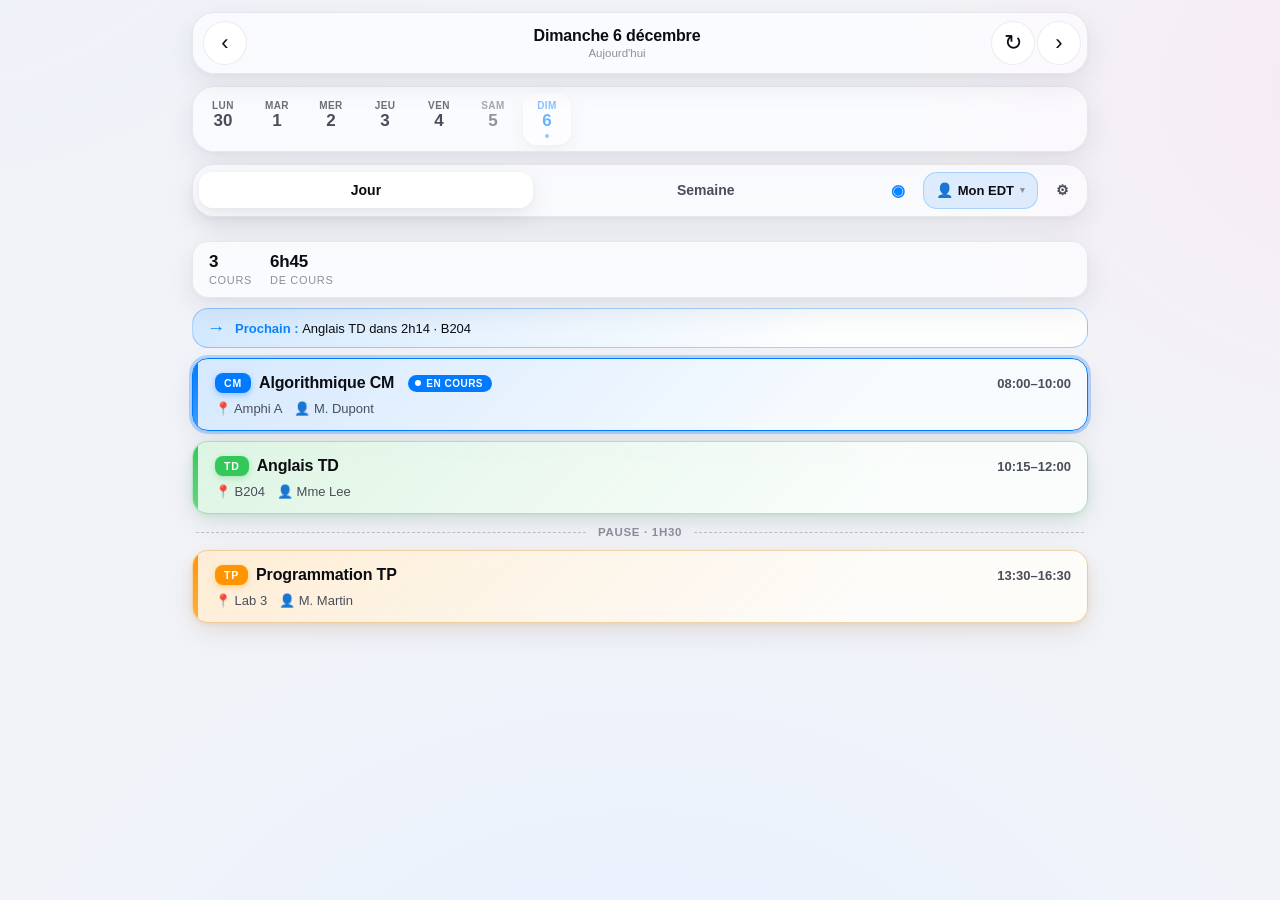
==== index.html @ adb59ae8 "feat: onboarding auto-ouverture du menu classes au 1er lancement UX - Si aucun profil n'est encore c" ====
<!DOCTYPE html>
<html lang="fr">
<head>
  <meta charset="UTF-8" />
  <meta name="viewport" content="width=device-width, initial-scale=1, maximum-scale=1, user-scalable=no, viewport-fit=cover" />
  <meta name="description" content="Emploi du temps étudiant — léger, rapide, hors-ligne." />

  <!-- Sécurité : CSP stricte, pas de scripts inline tiers -->
  <meta http-equiv="Content-Security-Policy"
        content="default-src 'self'; style-src 'self'; script-src 'self'; img-src 'self' data:; connect-src 'self' https:; manifest-src 'self'; base-uri 'self'; form-action 'none'; frame-ancestors 'none';" />
  <meta http-equiv="X-Content-Type-Options" content="nosniff" />
  <meta name="referrer" content="no-referrer" />

  <!-- PWA -->
  <link rel="manifest" href="manifest.json" />
  <meta name="theme-color" content="#0a0a0f" media="(prefers-color-scheme: dark)" />
  <meta name="theme-color" content="#f7f7fb" media="(prefers-color-scheme: light)" />

  <!-- iOS PWA -->
  <meta name="apple-mobile-web-app-capable" content="yes" />
  <meta name="mobile-web-app-capable" content="yes" />
  <meta name="apple-mobile-web-app-status-bar-style" content="black-translucent" />
  <meta name="apple-mobile-web-app-title" content="EDT" />
  <link rel="apple-touch-icon" href="icons/apple-touch-icon.png" />
  <link rel="apple-touch-icon" sizes="180x180" href="icons/apple-touch-icon.png" />
  <link rel="apple-touch-icon" sizes="192x192" href="icons/icon-192.png" />
  <link rel="apple-touch-icon" sizes="512x512" href="icons/icon-512.png" />

  <title>EDT</title>
  <link rel="stylesheet" href="style.css" />
</head>
<body>
  <div class="app" id="app">
    <header class="topbar glass">
      <button class="icon-btn" id="prevBtn" aria-label="Précédent">‹</button>
      <button class="title-block" id="titleBtn" aria-label="Choisir une date">
        <h1 id="dayTitle">—</h1>
        <p id="dateSub" class="sub">—</p>
      </button>
      <button class="icon-btn sync-btn" id="syncBtn" aria-label="Synchroniser">
        <span class="sync-icon" id="syncIcon">↻</span>
      </button>
      <button class="icon-btn" id="nextBtn" aria-label="Suivant">›</button>
      <input type="date" id="datePicker" class="visually-hidden" aria-hidden="true" tabindex="-1"
             style="position:absolute;width:1px;height:1px;opacity:0;pointer-events:none;clip:rect(0,0,0,0);overflow:hidden;border:0;padding:0;margin:-1px;left:0;top:0;" />
    </header>

    <nav class="weekpills glass" id="weekPills" aria-label="Jours de la semaine"></nav>

    <nav class="viewswitch glass" role="tablist" aria-label="Vue">
      <button class="seg active" data-view="day" role="tab" aria-selected="true">Jour</button>
      <button class="seg" data-view="week" role="tab" aria-selected="false">Semaine</button>
      <button class="seg" id="todayBtn" aria-label="Aujourd'hui">◉</button>
      <button class="seg profile-chip" id="profileBtn" aria-label="Changer de classe">
        <span class="prefix">👤</span>
        <span id="profileName">Mon EDT</span>
        <span class="caret">▾</span>
      </button>
      <button class="seg" id="settingsBtn" aria-label="Réglages">⚙︎</button>
    </nav>

    <div class="pull-indicator" id="pullIndicator" aria-hidden="true">
      <span class="pull-arrow" id="pullArrow">↓</span>
      <span class="pull-label" id="pullLabel">Tirer pour rafraîchir</span>
    </div>

    <main id="content" class="content" aria-live="polite">
      <!-- rendu dynamique -->
    </main>

    <!-- Dialogue réglages : import .ics / JSON -->
    <dialog id="settingsDlg" class="settings-dlg">
      <form method="dialog" class="settings-form glass" id="settingsForm">
        <h2>Réglages</h2>

        <details class="artois-help" open>
          <summary>📚 Université d'Artois — Lens</summary>
          <ol class="tuto">
            <li>Ouvre le portail ADE et connecte-toi avec ton compte univ-artois.
              <div class="row" style="margin-top:6px">
                <a class="btn" href="https://ade-consult.univ-artois.fr/" target="_blank" rel="noopener noreferrer">Ouvrir ADE</a>
              </div>
            </li>
            <li>Dans l'arbre des ressources, sélectionne ton <strong>groupe / promo</strong> (ex. « L2 INFO Lens »).</li>
            <li>En bas à gauche, clique sur l'icône <strong>« Exporter mon agenda »</strong> (📅).</li>
            <li>Choisis une plage large (toute l'année universitaire), puis <strong>« Générer URL »</strong>.</li>
            <li>Copie l'URL <code>.ics</code> obtenue et colle-la ci-dessous, puis « Importer le lien ».</li>
          </ol>
          <p class="muted">L'URL est récupérée via <code>proxy.php</code> (même domaine que l'app) — aucun service tiers n'est contacté.</p>
        </details>

        <label class="field">
          <span>URL du calendrier (.ics)</span>
          <input type="url" id="icsUrl" placeholder="https://ade-consult.univ-artois.fr/jsp/custom/modules/plannings/anonymous_cal.jsp?resources=…" inputmode="url" autocomplete="off" />
        </label>

        <div class="row">
          <button type="button" class="btn primary" id="fetchIcsBtn">Importer le lien</button>
          <button type="button" class="btn" id="importFileBtn">Importer fichier .ics</button>
          <input type="file" id="icsFile" accept=".ics,text/calendar" hidden />
        </div>

        <details>
          <summary>Coller du JSON manuellement</summary>
          <textarea id="jsonInput" rows="8" spellcheck="false" placeholder='[{"title":"Maths CM","type":"CM","start":"2026-05-20T08:00","end":"2026-05-20T10:00","room":"A101","teacher":"M. Durand"}]'></textarea>
          <button type="button" class="btn primary" id="loadJsonBtn">Charger le JSON</button>
        </details>

        <details>
          <summary>Données stockées</summary>
          <p class="muted" id="storageInfo">—</p>
          <button type="button" class="btn danger" id="clearBtn">Tout effacer</button>
        </details>

        <div class="row right">
          <button type="submit" class="btn">Fermer</button>
        </div>
      </form>
    </dialog>

    <dialog id="detailsDlg" class="details-dlg">
      <form method="dialog" class="details-content glass" id="detailsContent">
        <span id="detailsBadge" class="badge" style="align-self:flex-start"></span>
        <h2 id="detailsTitle">—</h2>
        <div class="kv-grid">
          <div class="kv"><span class="k">Début</span><span class="v" id="detailsStart">—</span></div>
          <div class="kv"><span class="k">Fin</span><span class="v" id="detailsEnd">—</span></div>
          <div class="kv"><span class="k">Salle</span><span class="v" id="detailsRoom">—</span></div>
          <div class="kv"><span class="k">Enseignant</span><span class="v" id="detailsTeacher">—</span></div>
        </div>
        <div class="kv" id="detailsDescWrap" hidden>
          <span class="k">Description</span>
          <div class="desc" id="detailsDesc"></div>
        </div>
        <div class="row right">
          <button type="button" class="btn" id="copyDetailsBtn">Copier</button>
          <button type="submit" class="btn primary">Fermer</button>
        </div>
      </form>
    </dialog>

    <dialog id="profileDlg" class="profile-dlg">
      <form method="dialog" class="profile-form glass">
        <header class="profile-head">
          <h2>Mes classes</h2>
          <button type="submit" class="icon-btn" aria-label="Fermer">✕</button>
        </header>

        <ul class="profile-list" id="profileList"><!-- rempli par JS --></ul>

        <section class="presets-section" id="presetsSection" hidden>
          <h3 class="presets-title">📚 Classes préconfigurées</h3>
          <ul class="presets-list" id="presetsList"></ul>
        </section>

        <details id="addProfileDetails">
          <summary class="add-summary">
            <span>＋ Ajouter une classe</span>
          </summary>
          <div class="add-fields">
            <label class="field">
              <span>Nom de la classe</span>
              <input type="text" id="newProfileName" placeholder="L2 INFO Lens" maxlength="40" autocomplete="off" />
            </label>
            <label class="field">
              <span>URL ADE (.ics)</span>
              <input type="url" id="newProfileUrl" placeholder="https://ade-consult.univ-artois.fr/jsp/custom/…" inputmode="url" autocomplete="off" />
            </label>
            <button type="button" class="btn primary" id="addProfileBtn">Ajouter et activer</button>
          </div>
        </details>
      </form>
    </dialog>

    <div id="toast" class="toast" role="status" aria-live="polite"></div>
  </div>

  <script src="app.js" defer></script>
</body>
</html>
---- style.css ----
/* ============================
   EDT — Glassmorphism, mobile-first
   ============================ */

:root {
  --bg: #f2f3f8;
  --bg-grad-1: #eef0fb;
  --bg-grad-2: #f7e9f4;
  --bg-grad-3: #e6f1ff;
  --fg: #0c0d12;
  --fg-soft: #4a4d5a;
  --muted: #8b8f9c;
  --card: rgba(255, 255, 255, 0.62);
  --card-strong: rgba(255, 255, 255, 0.85);
  --border: rgba(20, 22, 36, 0.08);
  --shadow: 0 10px 30px rgba(20, 22, 36, 0.08), 0 2px 6px rgba(20, 22, 36, 0.04);
  --accent: #0a84ff;
  --danger: #ff3b30;
  --radius-lg: 22px;
  --radius-md: 16px;
  --radius-sm: 12px;
  --blur: saturate(180%) blur(22px);

  /* Couleurs par type de cours — palette iOS system */
  --cm: #007AFF;    /* bleu Apple — cours magistral */
  --td: #34C759;    /* vert Apple — travaux dirigés */
  --tp: #FF9500;    /* orange Apple — travaux pratiques */
  --ex: #FF3B30;    /* rouge Apple — examens */
  --other: #8E8E93; /* gris neutre — type non détecté */

  /* Safe areas iOS */
  --safe-top: env(safe-area-inset-top, 0px);
  --safe-bottom: env(safe-area-inset-bottom, 0px);
  --safe-left: env(safe-area-inset-left, 0px);
  --safe-right: env(safe-area-inset-right, 0px);
}

@media (prefers-color-scheme: dark) {
  :root {
    --bg: #0a0a0f;
    --bg-grad-1: #0e1020;
    --bg-grad-2: #1a0e22;
    --bg-grad-3: #08131f;
    --fg: #f3f4f8;
    --fg-soft: #c6c8d3;
    --muted: #8a8d99;
    --card: rgba(28, 30, 44, 0.55);
    --card-strong: rgba(28, 30, 44, 0.82);
    --border: rgba(255, 255, 255, 0.08);
    --shadow: 0 10px 30px rgba(0, 0, 0, 0.55), 0 2px 6px rgba(0, 0, 0, 0.35);
    --accent: #0a84ff;

    /* Variantes "Bright" iOS pour le dark mode */
    --cm: #0A84FF;
    --td: #30D158;
    --tp: #FF9F0A;
    --ex: #FF453A;
    --other: #98989F;
  }
}

* { box-sizing: border-box; }
html, body {
  margin: 0; padding: 0;
  background: var(--bg);
  color: var(--fg);
  font-family: -apple-system, BlinkMacSystemFont, "SF Pro Text", "Inter", "Segoe UI", Roboto, sans-serif;
  -webkit-font-smoothing: antialiased;
  text-rendering: optimizeLegibility;
  overscroll-behavior-y: contain;
  min-height: 100vh;
  /* Empêche le double-tap-to-zoom iOS sans bloquer le scroll */
  touch-action: manipulation;
  -webkit-touch-callout: none;
  -webkit-tap-highlight-color: transparent;
}
button, a, .course, .wt-block, .day-pill, .seg, .icon-btn,
.profile-row, .preset-row, .title-block {
  touch-action: manipulation;
  -webkit-tap-highlight-color: transparent;
}

body {
  background:
    radial-gradient(1100px 800px at -10% -20%, var(--bg-grad-1), transparent 60%),
    radial-gradient(900px 700px at 110% 10%, var(--bg-grad-2), transparent 55%),
    radial-gradient(1200px 900px at 50% 120%, var(--bg-grad-3), transparent 60%),
    var(--bg);
  background-attachment: fixed;
}

button { font: inherit; color: inherit; cursor: pointer; }
input, textarea {
  font: inherit; color: inherit;
  background: transparent;
  border: 1px solid var(--border);
  border-radius: var(--radius-sm);
  padding: 10px 12px;
  width: 100%;
  outline: none;
}
input:focus, textarea:focus { border-color: var(--accent); }

/* === Layout === */
.app {
  max-width: 920px;
  margin: 0 auto;
  padding:
    calc(var(--safe-top) + 12px)
    calc(var(--safe-right) + 12px)
    calc(var(--safe-bottom) + 12px)
    calc(var(--safe-left) + 12px);
  display: flex;
  flex-direction: column;
  gap: 12px;
}

.glass {
  background: var(--card);
  backdrop-filter: var(--blur);
  -webkit-backdrop-filter: var(--blur);
  border: 1px solid var(--border);
  border-radius: var(--radius-lg);
  box-shadow: var(--shadow);
}

/* === Topbar === */
.topbar {
  display: grid;
  grid-template-columns: 40px 1fr 40px 40px;
  align-items: center;
  gap: 6px;
  padding: 8px 10px;
  position: sticky;
  top: calc(var(--safe-top) + 8px);
  z-index: 5;
}
.title-block {
  text-align: center;
  min-width: 0;
  border: none;
  background: transparent;
  padding: 4px 6px;
  border-radius: 12px;
  cursor: pointer;
  transition: background .15s ease;
}
.title-block:active { background: var(--card); }
.title-block h1 {
  margin: 0;
  font-size: 16px;
  font-weight: 700;
  letter-spacing: -0.01em;
  white-space: nowrap;
  overflow: hidden;
  text-overflow: ellipsis;
  color: var(--fg);
}
.title-block .sub {
  margin: 2px 0 0;
  font-size: 11.5px;
  color: var(--muted);
}
.visually-hidden {
  position: absolute;
  width: 1px; height: 1px;
  padding: 0; margin: -1px;
  overflow: hidden;
  clip: rect(0,0,0,0);
  white-space: nowrap;
  border: 0;
  opacity: 0;
  pointer-events: none;
}

/* === Sync button === */
.sync-btn { font-size: 16px; }
.sync-icon {
  display: inline-block;
  line-height: 1;
  transition: color .2s ease;
}
.sync-btn.syncing .sync-icon {
  animation: spin 0.9s linear infinite;
  color: var(--accent);
}
.sync-btn.synced .sync-icon { color: var(--td); }
.sync-btn.error .sync-icon  { color: var(--ex); }
@keyframes spin {
  to { transform: rotate(360deg); }
}

/* === Week pills (Lun 18 / Mar 19 / Mer 20…) === */
.weekpills {
  display: flex;
  gap: 6px;
  padding: 6px;
  overflow-x: auto;
  scroll-snap-type: x mandatory;
  -webkit-overflow-scrolling: touch;
  scrollbar-width: none;
}
.weekpills::-webkit-scrollbar { display: none; }
.day-pill {
  flex: 0 0 auto;
  scroll-snap-align: center;
  display: flex;
  flex-direction: column;
  align-items: center;
  justify-content: center;
  min-width: 48px;
  padding: 7px 10px;
  border: none;
  background: transparent;
  border-radius: 14px;
  color: var(--fg-soft);
  transition: background .15s ease, color .15s ease;
  font-variant-numeric: tabular-nums;
}
.day-pill .dow {
  font-size: 10px;
  text-transform: uppercase;
  letter-spacing: 0.04em;
  font-weight: 600;
  opacity: 0.8;
}
.day-pill .dnum {
  font-size: 17px;
  font-weight: 700;
  line-height: 1.1;
  margin-top: 1px;
}
.day-pill .dot {
  width: 4px;
  height: 4px;
  border-radius: 50%;
  background: var(--accent);
  margin-top: 3px;
  opacity: 0;
}
.day-pill.has-events .dot { opacity: 0.7; }
.day-pill.today {
  color: var(--accent);
}
.day-pill.today .dnum { font-weight: 800; }
.day-pill.active {
  background: var(--card-strong);
  color: var(--fg);
  box-shadow: var(--shadow);
}
.day-pill.active.today { color: var(--accent); }
.day-pill.weekend { opacity: 0.6; }

/* === Pull-to-refresh indicator === */
.pull-indicator {
  display: flex;
  align-items: center;
  justify-content: center;
  gap: 8px;
  font-size: 12px;
  color: var(--muted);
  height: 0;
  overflow: hidden;
  transition: height .2s ease, opacity .2s ease;
  opacity: 0;
}
.pull-indicator.pulling { height: 38px; opacity: 1; }
.pull-indicator.ready .pull-arrow { transform: rotate(180deg); color: var(--accent); }
.pull-indicator.loading .pull-arrow { animation: spin 0.9s linear infinite; color: var(--accent); }
.pull-arrow {
  display: inline-block;
  font-size: 14px;
  transition: transform .2s ease;
}
.icon-btn {
  width: 44px; height: 44px;
  border: 1px solid var(--border);
  border-radius: 50%;
  background: var(--card-strong);
  font-size: 22px;
  line-height: 1;
  display: inline-flex;
  align-items: center;
  justify-content: center;
  transition: transform .15s ease;
}
.icon-btn:active { transform: scale(0.94); }

/* === Vue switch (segmented) === */
.viewswitch {
  display: flex;
  gap: 6px;
  padding: 6px;
  align-items: center;
}
.seg {
  flex: 1;
  border: none;
  background: transparent;
  padding: 10px 12px;
  border-radius: 14px;
  font-weight: 600;
  font-size: 14px;
  color: var(--fg-soft);
  transition: background .15s ease, color .15s ease;
}
.seg.active {
  background: var(--card-strong);
  color: var(--fg);
  box-shadow: var(--shadow);
}
#todayBtn, #settingsBtn { flex: 0 0 auto; padding: 10px 12px; }
#todayBtn { font-size: 16px; color: var(--accent); }

/* Profile chip dans la viewswitch bar */
.profile-chip {
  flex: 0 1 auto;
  display: inline-flex;
  align-items: center;
  gap: 5px;
  padding: 10px 12px !important;
  min-width: 0;
  max-width: 50%;
  background: color-mix(in srgb, var(--accent) 12%, transparent) !important;
  color: var(--fg) !important;
  border: 1px solid color-mix(in srgb, var(--accent) 25%, transparent);
}
.profile-chip .prefix { font-size: 14px; line-height: 1; }
.profile-chip .caret  { font-size: 9px; color: var(--muted); margin-left: 1px; }
.profile-chip #profileName {
  white-space: nowrap;
  overflow: hidden;
  text-overflow: ellipsis;
  max-width: 110px;
  font-size: 13px;
  font-weight: 700;
}
@media (max-width: 360px) {
  .profile-chip { padding: 10px 8px !important; }
  .profile-chip #profileName { max-width: 70px; }
  .profile-chip .prefix { display: none; }
}

/* === Dialogue Mes classes === */
.profile-dlg {
  border: none;
  background: transparent;
  padding: 0;
  max-width: 520px;
  width: calc(100% - 24px);
}
.profile-dlg::backdrop {
  background: rgba(0, 0, 0, 0.45);
  backdrop-filter: blur(8px);
  -webkit-backdrop-filter: blur(8px);
}
.profile-form {
  padding: 16px;
  display: flex;
  flex-direction: column;
  gap: 12px;
  border-radius: var(--radius-lg);
}
.profile-head {
  display: flex;
  align-items: center;
  justify-content: space-between;
  gap: 8px;
}
.profile-head h2 { margin: 0; font-size: 18px; }

.profile-list {
  list-style: none;
  margin: 0;
  padding: 0;
  display: flex;
  flex-direction: column;
  gap: 8px;
  max-height: 60vh;
  overflow-y: auto;
}
.profile-row {
  display: flex;
  align-items: center;
  gap: 10px;
  padding: 12px 14px;
  border-radius: var(--radius-md);
  background: var(--card);
  border: 1px solid var(--border);
  transition: background .15s ease;
}
.profile-row.active {
  background: color-mix(in srgb, var(--accent) 12%, var(--card-strong));
  border-color: color-mix(in srgb, var(--accent) 35%, var(--border));
}
.profile-row .switch {
  flex: 1 1 auto;
  display: flex;
  flex-direction: column;
  align-items: flex-start;
  gap: 2px;
  background: transparent;
  border: none;
  padding: 0;
  min-width: 0;
}
.profile-row .switch .name {
  font-size: 15px;
  font-weight: 650;
  color: var(--fg);
  letter-spacing: -0.01em;
  max-width: 100%;
  overflow: hidden;
  text-overflow: ellipsis;
  white-space: nowrap;
}
.profile-row .switch .meta {
  font-size: 11.5px;
  color: var(--muted);
  font-weight: 500;
}
.profile-row.active .switch .name::after {
  content: '  ●';
  color: var(--accent);
  font-size: 8px;
  vertical-align: middle;
}
.profile-row .del {
  flex: 0 0 auto;
  width: 36px; height: 36px;
  border-radius: 50%;
  background: transparent;
  border: 1px solid var(--border);
  color: var(--danger);
  font-size: 16px;
  display: inline-flex;
  align-items: center;
  justify-content: center;
}
.profile-row .del:active { transform: scale(0.92); }

.add-summary {
  cursor: pointer;
  list-style: none;
  padding: 12px 14px;
  border-radius: var(--radius-md);
  background: var(--card);
  border: 1px dashed var(--border);
  font-weight: 600;
  font-size: 14px;
  color: var(--accent);
  text-align: center;
}
.add-summary::-webkit-details-marker { display: none; }
.add-fields {
  display: flex;
  flex-direction: column;
  gap: 10px;
  padding: 12px 4px 0;
}
.profile-empty {
  text-align: center;
  padding: 20px;
  font-size: 13px;
  color: var(--muted);
}

/* === Classes préconfigurées (presets.json) === */
.presets-section {
  border-top: 1px solid var(--border);
  padding-top: 10px;
}
.presets-title {
  margin: 0 0 8px;
  font-size: 12px;
  font-weight: 700;
  text-transform: uppercase;
  letter-spacing: 0.06em;
  color: var(--muted);
}
.presets-list {
  list-style: none;
  margin: 0;
  padding: 0;
  display: flex;
  flex-direction: column;
  gap: 6px;
}
.preset-row {
  display: flex;
  align-items: center;
  gap: 10px;
  padding: 10px 12px;
  border-radius: var(--radius-sm);
  background: var(--card);
  border: 1px solid var(--border);
  cursor: pointer;
  transition: background .12s ease;
}
.preset-row:active { transform: scale(0.985); }
.preset-row .pname {
  flex: 1;
  font-size: 14px;
  font-weight: 600;
  color: var(--fg);
  overflow: hidden;
  text-overflow: ellipsis;
  white-space: nowrap;
}
.preset-row .ptag {
  font-size: 10.5px;
  font-weight: 700;
  letter-spacing: 0.04em;
  text-transform: uppercase;
  color: var(--accent);
  background: color-mix(in srgb, var(--accent) 12%, transparent);
  padding: 3px 8px;
  border-radius: 6px;
}

/* === Content === */
.content {
  display: flex;
  flex-direction: column;
  gap: 10px;
  padding-bottom: 24px;
  touch-action: pan-y;
}

/* === Carte cours === */
.course {
  position: relative;
  padding: 14px 16px 14px 22px;
  border-radius: var(--radius-md);
  background:
    linear-gradient(135deg,
      color-mix(in srgb, var(--type-color, var(--other)) 16%, transparent),
      color-mix(in srgb, var(--type-color, var(--other)) 2%, transparent) 75%),
    var(--card-strong);
  border: 1px solid color-mix(in srgb, var(--type-color, var(--other)) 25%, var(--border));
  box-shadow:
    0 1px 2px color-mix(in srgb, var(--type-color, var(--other)) 8%, transparent),
    0 4px 16px color-mix(in srgb, var(--type-color, var(--other)) 10%, transparent),
    var(--shadow);
  overflow: hidden;
  cursor: pointer;
  transition: transform .15s cubic-bezier(.2,.8,.2,1), box-shadow .15s ease;
  animation: card-in .25s cubic-bezier(.2,.8,.2,1) both;
}
.course:active { transform: scale(0.98); }
.course::before {
  content: "";
  position: absolute;
  left: 0; top: 0; bottom: 0;
  width: 5px;
  background: linear-gradient(180deg,
    var(--type-color, var(--other)),
    color-mix(in srgb, var(--type-color, var(--other)) 70%, transparent));
}
@keyframes card-in {
  from { opacity: 0; transform: translateY(6px); }
  to   { opacity: 1; transform: translateY(0); }
}
.course .row1 {
  display: flex;
  justify-content: space-between;
  align-items: center;
  gap: 10px;
}
.course .head {
  display: flex;
  align-items: center;
  gap: 8px;
  min-width: 0;
  flex: 1;
}
.course .title {
  margin: 0;
  font-size: 16px;
  font-weight: 650;
  letter-spacing: -0.01em;
  overflow: hidden;
  text-overflow: ellipsis;
  white-space: nowrap;
}
.course .time {
  font-variant-numeric: tabular-nums;
  font-size: 13px;
  color: var(--fg-soft);
  white-space: nowrap;
  font-weight: 600;
}
.course .meta {
  display: flex;
  flex-wrap: wrap;
  gap: 4px 12px;
  margin-top: 8px;
  font-size: 13px;
  color: var(--fg-soft);
}
.badge {
  display: inline-flex;
  align-items: center;
  font-size: 10.5px;
  font-weight: 800;
  letter-spacing: 0.08em;
  padding: 4px 9px;
  border-radius: 8px;
  background: var(--type-color, var(--other));
  color: white;
  text-transform: uppercase;
  flex-shrink: 0;
  box-shadow: 0 2px 6px color-mix(in srgb, var(--type-color, var(--other)) 35%, transparent);
}
.badge-sub {
  display: inline-flex;
  align-items: center;
  font-size: 9.5px;
  font-weight: 800;
  letter-spacing: 0.06em;
  padding: 3px 7px;
  margin-left: -2px;
  border-radius: 6px;
  background: color-mix(in srgb, var(--type-color, var(--other)) 14%, transparent);
  color: var(--type-color, var(--other));
  text-transform: uppercase;
  flex-shrink: 0;
  border: 1px solid color-mix(in srgb, var(--type-color, var(--other)) 30%, transparent);
}

/* === Cours EN COURS === */
.course.live {
  border-color: var(--type-color, var(--other));
  box-shadow:
    0 0 0 3px color-mix(in srgb, var(--type-color, var(--other)) 25%, transparent),
    var(--shadow);
}
.live-badge {
  display: inline-flex;
  align-items: center;
  gap: 5px;
  background: var(--type-color, var(--other));
  color: white;
  padding: 3px 9px 3px 7px;
  border-radius: 999px;
  font-size: 10px;
  font-weight: 800;
  letter-spacing: 0.05em;
  margin-left: 6px;
}
.live-badge::before {
  content: '';
  width: 6px;
  height: 6px;
  background: white;
  border-radius: 50%;
  animation: live-blink 1.4s ease-in-out infinite;
}
@keyframes live-blink {
  0%, 100% { opacity: 1; }
  50%      { opacity: 0.35; }
}
.course.past {
  opacity: 0.55;
}

/* === Pause entre cours === */
.pause {
  display: flex;
  align-items: center;
  gap: 12px;
  padding: 2px 4px;
  color: var(--muted);
  font-size: 11.5px;
  font-weight: 600;
  text-transform: uppercase;
  letter-spacing: 0.06em;
}
.pause::before, .pause::after {
  content: '';
  flex: 1;
  border-top: 1.5px dashed color-mix(in srgb, var(--muted) 50%, transparent);
}

/* === Résumé / prochain cours === */
.day-summary {
  display: flex;
  gap: 18px;
  padding: 10px 16px;
  font-size: 13px;
  color: var(--fg-soft);
  background: var(--card);
  border: 1px solid var(--border);
  border-radius: var(--radius-md);
  align-items: center;
}
.day-summary .stat {
  display: flex;
  flex-direction: column;
  line-height: 1.2;
}
.day-summary .stat strong {
  color: var(--fg);
  font-weight: 700;
  font-variant-numeric: tabular-nums;
  font-size: 17px;
  letter-spacing: -0.01em;
}
.day-summary .stat span {
  font-size: 11px;
  text-transform: uppercase;
  letter-spacing: 0.06em;
  color: var(--muted);
  margin-top: 2px;
}
.next-course {
  display: flex;
  align-items: center;
  gap: 10px;
  background:
    linear-gradient(135deg,
      color-mix(in srgb, var(--accent) 18%, transparent),
      transparent 70%),
    var(--card-strong);
  border: 1px solid color-mix(in srgb, var(--accent) 35%, transparent);
  padding: 10px 14px;
  border-radius: var(--radius-md);
  font-size: 13px;
  color: var(--fg);
}
.next-course .arrow {
  font-size: 18px;
  color: var(--accent);
  line-height: 1;
}
.next-course strong { color: var(--accent); font-weight: 700; }

/* === Empty / Day header === */
.day-section h2 {
  margin: 14px 6px 6px;
  font-size: 13px;
  color: var(--muted);
  font-weight: 600;
  text-transform: uppercase;
  letter-spacing: 0.06em;
}
.empty {
  text-align: center;
  padding: 40px 20px;
  color: var(--muted);
  font-size: 14px;
}
.empty strong { color: var(--fg); display: block; margin-bottom: 6px; }

/* === Vue semaine en TIMELINE (style Google Calendar) === */
.week-timeline {
  border-radius: var(--radius-md);
  overflow: hidden;
  position: relative;
}
.wt-header {
  display: grid;
  grid-template-columns: 36px repeat(6, 1fr);
  background: var(--card-strong);
  position: sticky;
  top: calc(var(--safe-top) + 4px);
  z-index: 4;
  border-bottom: 1px solid var(--border);
}
.wt-corner {}
.wt-daycell {
  display: flex;
  flex-direction: column;
  align-items: center;
  justify-content: center;
  padding: 8px 2px;
  background: transparent;
  border: none;
  border-left: 1px solid var(--border);
  color: var(--fg-soft);
  font-variant-numeric: tabular-nums;
  transition: background .15s ease;
}
.wt-daycell:active { background: var(--card); }
.wt-daycell .dow {
  font-size: 9.5px;
  text-transform: uppercase;
  letter-spacing: 0.04em;
  font-weight: 700;
  opacity: 0.7;
}
.wt-daycell .dnum {
  font-size: 15px;
  font-weight: 700;
  line-height: 1.1;
  margin-top: 2px;
  color: var(--fg);
}
.wt-daycell.today .dnum { color: var(--accent); font-weight: 800; }
.wt-daycell.today .dow  { color: var(--accent); opacity: 1; }

.wt-body {
  display: grid;
  grid-template-columns: 36px repeat(6, 1fr);
  position: relative;
  background: var(--card-strong);
}
.wt-hourcol {
  display: flex;
  flex-direction: column;
  border-right: 1px solid var(--border);
}
.wt-hourrow {
  height: var(--hour-px);
  font-size: 9.5px;
  color: var(--muted);
  text-align: right;
  padding: 2px 4px 0 0;
  font-variant-numeric: tabular-nums;
  border-top: 1px solid var(--border);
}
.wt-hourrow:first-child { border-top: none; padding-top: 0; }

.wt-daycol {
  position: relative;
  border-left: 1px solid var(--border);
  display: flex;
  flex-direction: column;
}
.wt-daycol:first-of-type { border-left: none; }
.wt-daycol.today {
  background: color-mix(in srgb, var(--accent) 5%, transparent);
}
.wt-hourline {
  height: var(--hour-px);
  border-top: 1px solid color-mix(in srgb, var(--border) 60%, transparent);
}
.wt-hourline:first-child { border-top: none; }

.wt-block {
  position: absolute;
  left: 2px;
  right: 2px;
  background:
    linear-gradient(180deg,
      color-mix(in srgb, var(--type-color) 28%, var(--card-strong)),
      color-mix(in srgb, var(--type-color) 16%, var(--card-strong)));
  border: 1px solid color-mix(in srgb, var(--type-color) 45%, transparent);
  border-left: 3px solid var(--type-color);
  border-radius: 7px;
  padding: 3px 4px;
  display: flex;
  flex-direction: column;
  gap: 1px;
  font-size: 10px;
  color: var(--fg);
  overflow: hidden;
  text-align: left;
  cursor: pointer;
  z-index: 1;
  box-shadow: 0 1px 3px color-mix(in srgb, var(--type-color) 25%, transparent);
  transition: transform .1s ease;
}
.wt-block:active { transform: scale(0.97); }
.wt-bbadge {
  font-size: 8.5px;
  font-weight: 800;
  letter-spacing: 0.05em;
  color: var(--type-color);
  text-transform: uppercase;
  line-height: 1;
}
.wt-btitle {
  font-size: 10.5px;
  font-weight: 700;
  line-height: 1.15;
  display: -webkit-box;
  -webkit-line-clamp: 3;
  -webkit-box-orient: vertical;
  overflow: hidden;
  text-overflow: ellipsis;
  word-break: break-word;
}
.wt-broom {
  font-size: 9px;
  color: var(--muted);
  font-weight: 600;
  margin-top: auto;
  line-height: 1;
  white-space: nowrap;
  overflow: hidden;
  text-overflow: ellipsis;
}

/* Trait "maintenant" rouge sur la colonne du jour courant */
.wt-now {
  position: absolute;
  left: -2px;
  right: -2px;
  height: 2px;
  background: var(--ex);
  z-index: 5;
  box-shadow: 0 0 6px color-mix(in srgb, var(--ex) 60%, transparent);
}
.wt-now::before {
  content: '';
  position: absolute;
  left: -4px; top: -3px;
  width: 8px; height: 8px;
  border-radius: 50%;
  background: var(--ex);
}

/* Mobile : cacher le badge si bloc trop petit (économie d'espace) */
@media (max-width: 380px) {
  .wt-block { font-size: 9.5px; padding: 2px 3px; }
  .wt-btitle { font-size: 10px; -webkit-line-clamp: 2; }
  .wt-broom { font-size: 8.5px; }
  .wt-bbadge { font-size: 8px; }
}

/* === Settings dialog === */
.settings-dlg {
  border: none;
  background: transparent;
  padding: 0;
  max-width: 560px;
  width: calc(100% - 24px);
}
.settings-dlg::backdrop {
  background: rgba(0, 0, 0, 0.45);
  backdrop-filter: blur(6px);
  -webkit-backdrop-filter: blur(6px);
}
.settings-form {
  padding: 18px;
  display: flex;
  flex-direction: column;
  gap: 14px;
  border-radius: var(--radius-lg);
}
.settings-form h2 { margin: 0; font-size: 18px; }
.field { display: flex; flex-direction: column; gap: 6px; font-size: 13px; color: var(--fg-soft); }
.row { display: flex; gap: 8px; flex-wrap: wrap; }
.row.right { justify-content: flex-end; }
.btn {
  border: 1px solid var(--border);
  background: var(--card-strong);
  padding: 10px 14px;
  border-radius: var(--radius-sm);
  font-weight: 600;
  font-size: 14px;
}
.btn.primary { background: var(--accent); color: white; border-color: transparent; }
.btn.danger { background: var(--danger); color: white; border-color: transparent; }
details summary {
  cursor: pointer;
  font-weight: 600;
  font-size: 14px;
  padding: 6px 0;
}
.muted { color: var(--muted); font-size: 12px; }
textarea { font-family: ui-monospace, SFMono-Regular, Menlo, monospace; font-size: 12px; }

.artois-help {
  background: color-mix(in srgb, var(--accent) 12%, transparent);
  border: 1px solid color-mix(in srgb, var(--accent) 30%, transparent);
  border-radius: var(--radius-md);
  padding: 10px 14px;
}
.artois-help summary { font-weight: 700; color: var(--fg); }
.tuto {
  margin: 8px 0 4px;
  padding-left: 20px;
  font-size: 13px;
  color: var(--fg-soft);
  line-height: 1.5;
}
.tuto li { margin-bottom: 6px; }
.tuto code {
  font-size: 11px;
  background: var(--card-strong);
  padding: 1px 6px;
  border-radius: 6px;
}

/* === Toast === */
.toast {
  position: fixed;
  left: 50%;
  bottom: calc(var(--safe-bottom) + 18px);
  transform: translateX(-50%) translateY(20px);
  background: var(--card-strong);
  border: 1px solid var(--border);
  backdrop-filter: var(--blur);
  -webkit-backdrop-filter: var(--blur);
  padding: 10px 16px;
  border-radius: 999px;
  font-size: 13px;
  box-shadow: var(--shadow);
  opacity: 0;
  pointer-events: none;
  transition: opacity .2s ease, transform .2s ease;
  z-index: 10;
}
.toast.show {
  opacity: 1;
  transform: translateX(-50%) translateY(0);
}

/* === Détails d'un cours === */
.details-dlg {
  border: none;
  background: transparent;
  padding: 0;
  max-width: 480px;
  width: calc(100% - 24px);
}
.details-dlg::backdrop {
  background: rgba(0, 0, 0, 0.45);
  backdrop-filter: blur(8px);
  -webkit-backdrop-filter: blur(8px);
}
.details-content {
  padding: 20px;
  display: flex;
  flex-direction: column;
  gap: 14px;
  border-radius: var(--radius-lg);
  position: relative;
  overflow: hidden;
}
.details-content::before {
  content: '';
  position: absolute;
  top: 0; left: 0; right: 0;
  height: 6px;
  background: var(--type-color, var(--accent));
}
.details-content h2 {
  margin: 8px 0 0;
  font-size: 19px;
  line-height: 1.25;
  letter-spacing: -0.01em;
}
.details-content .kv-grid {
  display: grid;
  grid-template-columns: 1fr 1fr;
  gap: 12px;
}
.details-content .kv {
  display: flex;
  flex-direction: column;
  gap: 3px;
  min-width: 0;
}
.details-content .kv .k {
  font-size: 10.5px;
  text-transform: uppercase;
  letter-spacing: 0.07em;
  color: var(--muted);
  font-weight: 700;
}
.details-content .kv .v {
  font-size: 14px;
  color: var(--fg);
  word-break: break-word;
}
.details-content .desc {
  font-size: 13px;
  color: var(--fg-soft);
  white-space: pre-wrap;
  background: var(--card);
  padding: 10px 12px;
  border-radius: var(--radius-sm);
  max-height: 200px;
  overflow-y: auto;
  border: 1px solid var(--border);
}

@media (prefers-reduced-motion: reduce) {
  * { transition: none !important; animation: none !important; }
}
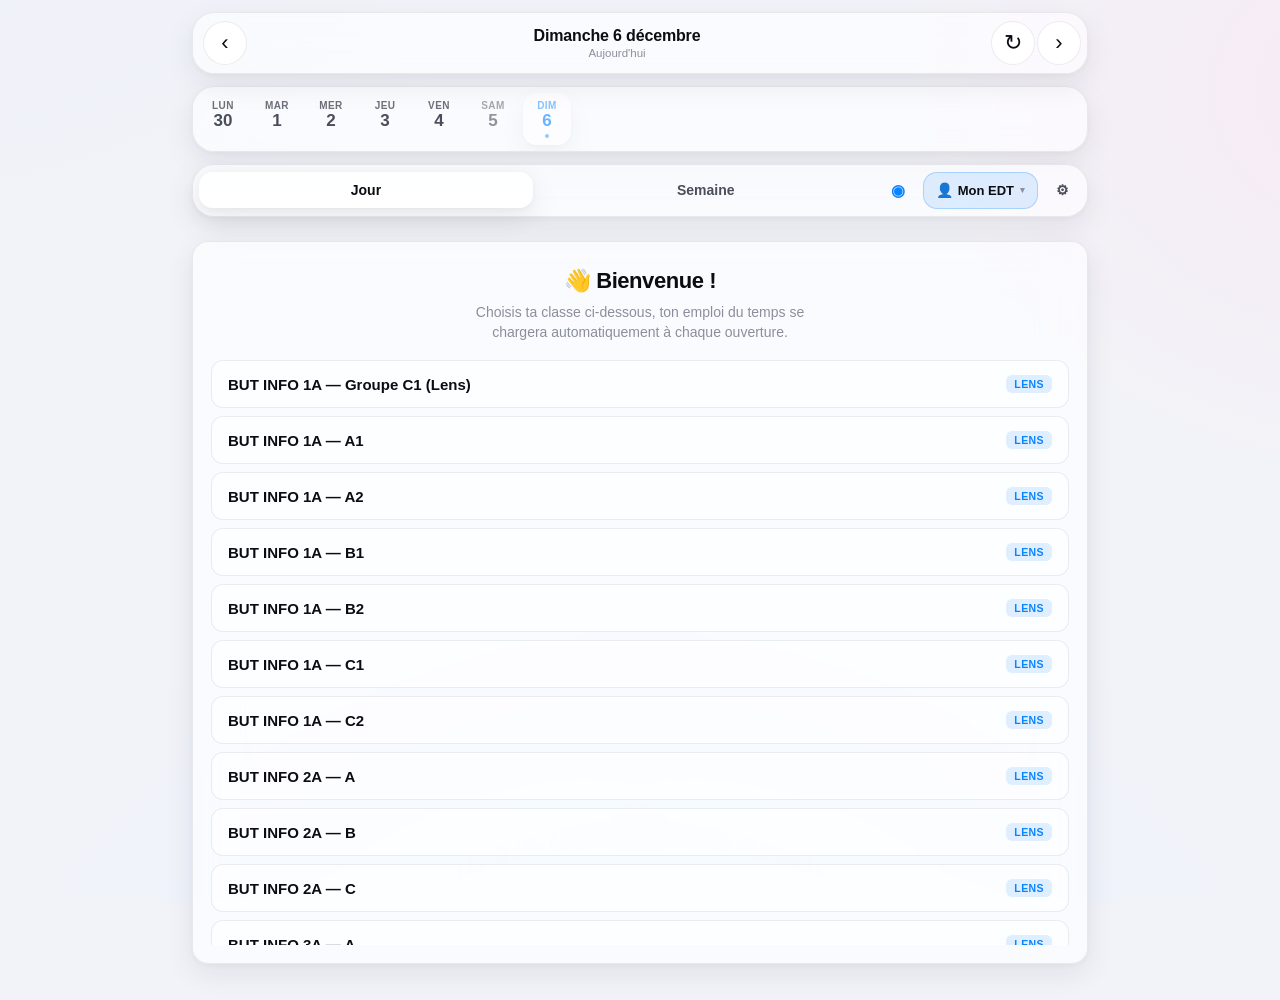
==== commit 3c9f5d34: "feat: kill switch ?reset + bouton "Forcer mise à jour" + version affichée Quand le Service Worker re" ====
--- a/index.html
+++ b/index.html
@@ -109,7 +109,11 @@
         <details>
           <summary>Données stockées</summary>
           <p class="muted" id="storageInfo">—</p>
-          <button type="button" class="btn danger" id="clearBtn">Tout effacer</button>
+          <p class="muted" id="versionInfo" style="margin-top:6px">—</p>
+          <div class="row" style="margin-top:8px">
+            <button type="button" class="btn" id="forceUpdateBtn">↻ Forcer la mise à jour</button>
+            <button type="button" class="btn danger" id="clearBtn">Tout effacer</button>
+          </div>
         </details>
 
         <div class="row right">
--- a/style.css
+++ b/style.css
@@ -486,6 +486,51 @@
   flex-direction: column;
   gap: 6px;
 }
+
+/* === Onboarding panel inline (1er lancement) === */
+.onboarding {
+  padding: 18px;
+  display: flex;
+  flex-direction: column;
+  gap: 14px;
+  border-radius: var(--radius-md);
+  animation: card-in .35s cubic-bezier(.2,.8,.2,1) both;
+}
+.onboarding-head {
+  text-align: center;
+  padding: 8px 4px 4px;
+}
+.onboarding-head h2 {
+  margin: 0 0 8px;
+  font-size: 22px;
+  font-weight: 700;
+  letter-spacing: -0.02em;
+}
+.onboarding-head p {
+  margin: 0;
+  font-size: 14px;
+  color: var(--muted);
+  line-height: 1.45;
+  max-width: 380px;
+  margin-left: auto;
+  margin-right: auto;
+}
+.onboarding-list {
+  list-style: none;
+  margin: 0;
+  padding: 0;
+  display: flex;
+  flex-direction: column;
+  gap: 8px;
+  max-height: 65vh;
+  overflow-y: auto;
+  -webkit-overflow-scrolling: touch;
+}
+.onboarding-list .preset-row {
+  padding: 14px 16px;
+  font-size: 15px;
+}
+.onboarding-list .preset-row .pname { font-size: 15px; font-weight: 650; }
 .preset-row {
   display: flex;
   align-items: center;
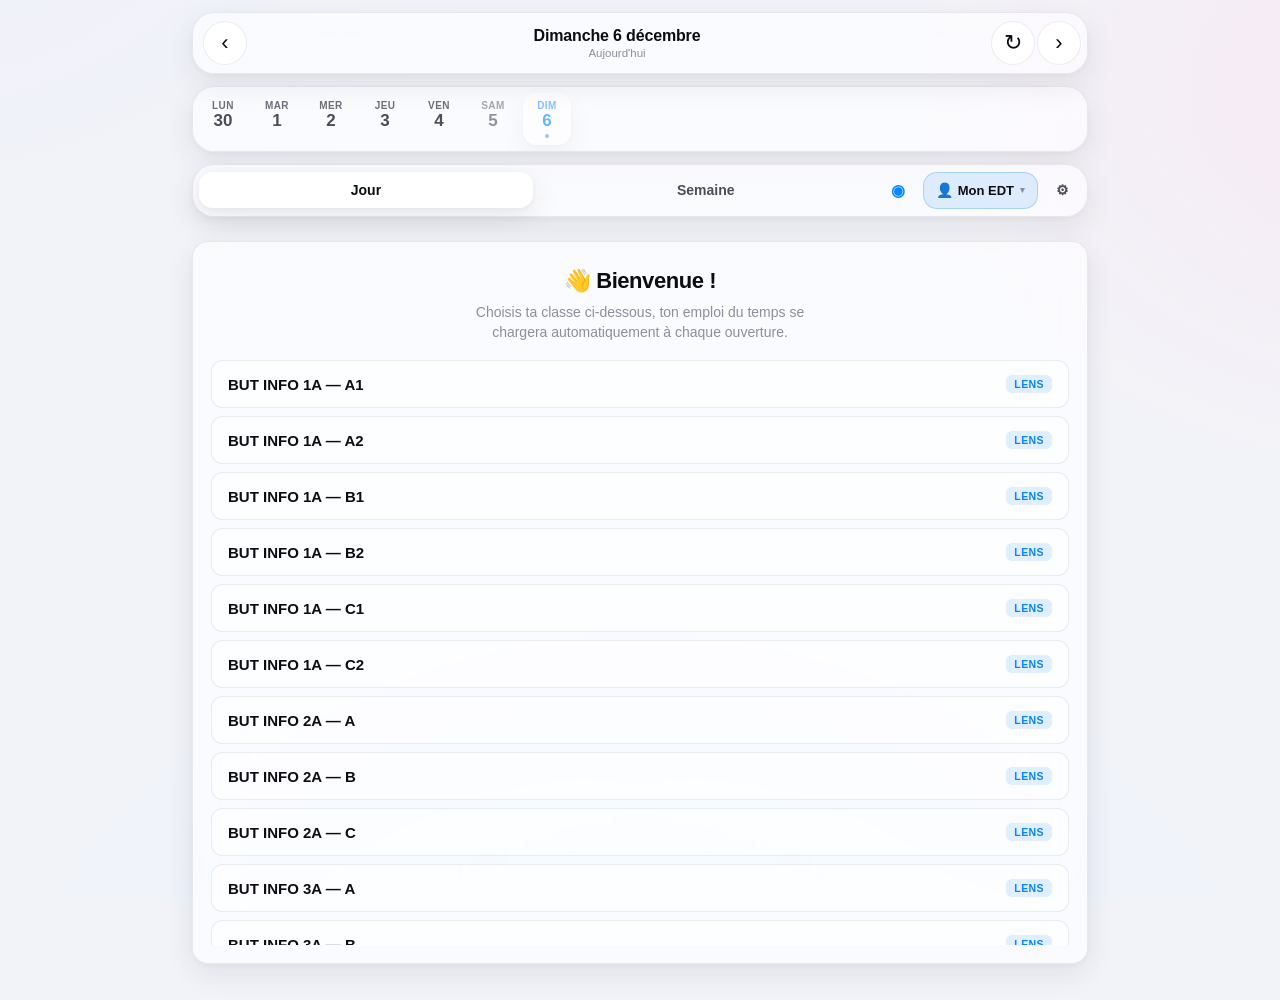
==== commit 802ea44a: "fix: kill switch standalone + contraste du bloc Artois Problème - Le bouton "Forcer la mise à jour" " ====
--- a/index.html
+++ b/index.html
@@ -28,6 +28,8 @@
 
   <title>EDT</title>
   <link rel="stylesheet" href="style.css" />
+  <!-- Kill switch chargé AVANT app.js : marche même si app.js est encore en cache ancien -->
+  <script src="reset.js"></script>
 </head>
 <body>
   <div class="app" id="app">
--- a/style.css
+++ b/style.css
@@ -1008,26 +1008,47 @@
 textarea { font-family: ui-monospace, SFMono-Regular, Menlo, monospace; font-size: 12px; }
 
 .artois-help {
-  background: color-mix(in srgb, var(--accent) 12%, transparent);
-  border: 1px solid color-mix(in srgb, var(--accent) 30%, transparent);
+  background: color-mix(in srgb, var(--accent) 8%, var(--card-strong));
+  border: 1px solid color-mix(in srgb, var(--accent) 22%, var(--border));
   border-radius: var(--radius-md);
-  padding: 10px 14px;
-}
-.artois-help summary { font-weight: 700; color: var(--fg); }
+  padding: 12px 16px;
+  color: var(--fg);
+}
+.artois-help summary {
+  font-weight: 700;
+  color: var(--fg);
+  font-size: 14px;
+  cursor: pointer;
+}
+.artois-help .muted {
+  color: var(--muted);
+  font-size: 12px;
+  margin-top: 8px;
+}
+.artois-help .btn {
+  background: var(--accent);
+  color: white;
+  border: none;
+}
 .tuto {
-  margin: 8px 0 4px;
+  margin: 10px 0 4px;
   padding-left: 20px;
-  font-size: 13px;
-  color: var(--fg-soft);
-  line-height: 1.5;
-}
-.tuto li { margin-bottom: 6px; }
+  font-size: 13.5px;
+  color: var(--fg);
+  line-height: 1.55;
+}
+.tuto li { margin-bottom: 8px; color: var(--fg); }
+.tuto strong { color: var(--fg); font-weight: 700; }
 .tuto code {
-  font-size: 11px;
+  font-size: 11.5px;
+  font-family: ui-monospace, SFMono-Regular, Menlo, monospace;
   background: var(--card-strong);
-  padding: 1px 6px;
+  color: var(--fg);
+  padding: 2px 7px;
   border-radius: 6px;
-}
+  border: 1px solid var(--border);
+}
+.tuto a { color: var(--accent); }
 
 /* === Toast === */
 .toast {
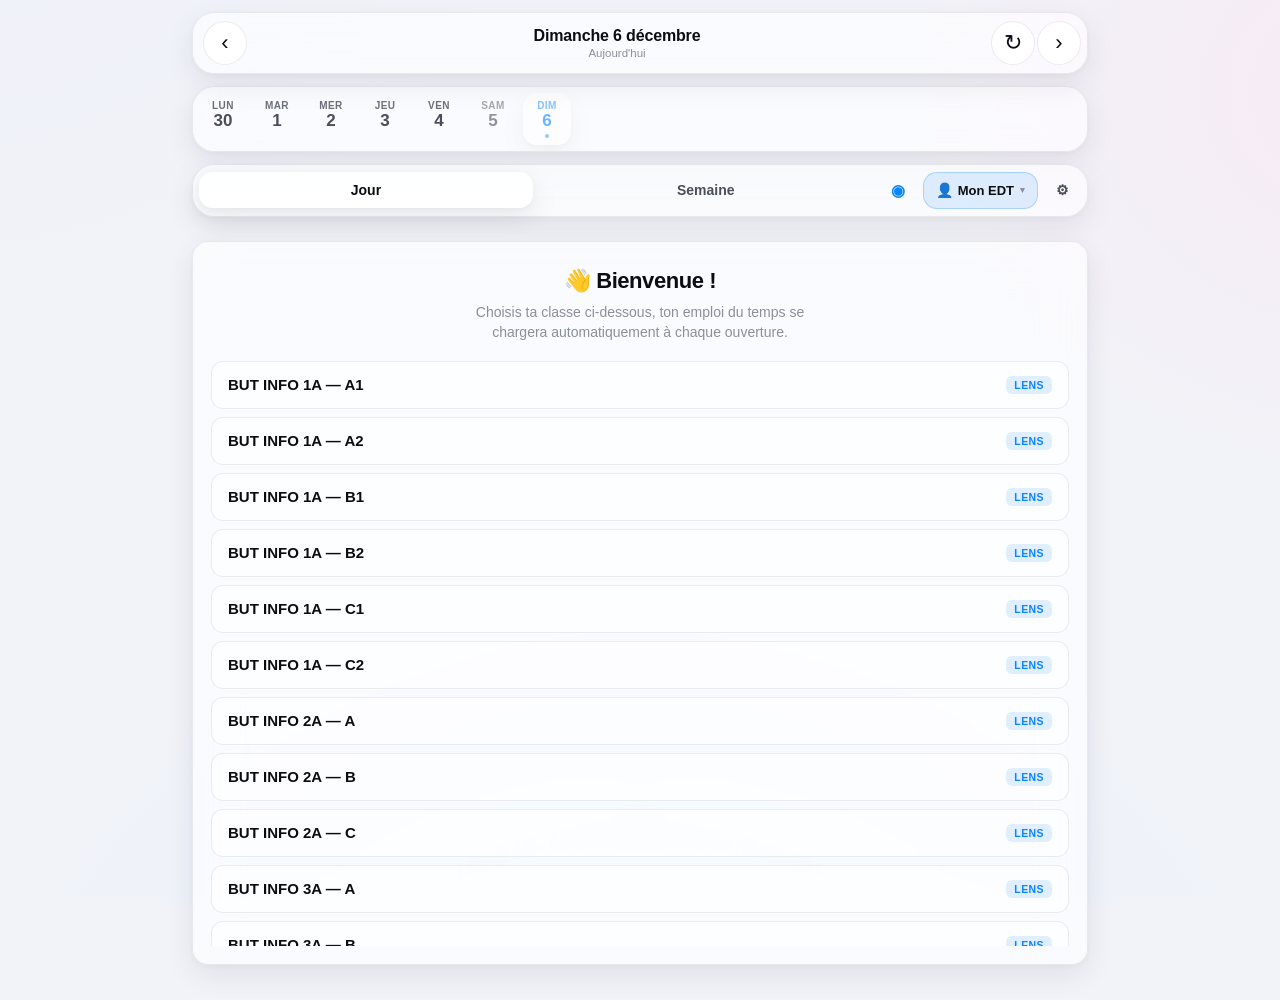
==== commit 806ac6f5: "feat: design v2 — hero, stats enrichies, menu CROUS, fix profs 🎨 Refonte design jour - Hero "Prochai" ====
--- a/index.html
+++ b/index.html
@@ -12,7 +12,7 @@
   <meta name="referrer" content="no-referrer" />
 
   <!-- PWA -->
-  <link rel="manifest" href="manifest.json" />
+  <link rel="manifest" href="manifest.json?v=2.1.0" />
   <meta name="theme-color" content="#0a0a0f" media="(prefers-color-scheme: dark)" />
   <meta name="theme-color" content="#f7f7fb" media="(prefers-color-scheme: light)" />
 
@@ -27,9 +27,9 @@
   <link rel="apple-touch-icon" sizes="512x512" href="icons/icon-512.png" />
 
   <title>EDT</title>
-  <link rel="stylesheet" href="style.css" />
+  <link rel="stylesheet" href="style.css?v=2.1.0" />
   <!-- Kill switch chargé AVANT app.js : marche même si app.js est encore en cache ancien -->
-  <script src="reset.js"></script>
+  <script src="reset.js?v=2.1.0"></script>
 </head>
 <body>
   <div class="app" id="app">
@@ -181,6 +181,6 @@
     <div id="toast" class="toast" role="status" aria-live="polite"></div>
   </div>
 
-  <script src="app.js" defer></script>
+  <script src="app.js?v=2.1.0" defer></script>
 </body>
 </html>
--- a/style.css
+++ b/style.css
@@ -603,9 +603,19 @@
     color-mix(in srgb, var(--type-color, var(--other)) 70%, transparent));
 }
 @keyframes card-in {
-  from { opacity: 0; transform: translateY(6px); }
-  to   { opacity: 1; transform: translateY(0); }
-}
+  from { opacity: 0; transform: translateY(8px) scale(0.98); }
+  to   { opacity: 1; transform: translateY(0) scale(1); }
+}
+/* Délai d'apparition en cascade pour les cartes successives dans #content */
+.content > * { animation-delay: 0ms; }
+.content > *:nth-child(2) { animation-delay: 40ms; }
+.content > *:nth-child(3) { animation-delay: 80ms; }
+.content > *:nth-child(4) { animation-delay: 120ms; }
+.content > *:nth-child(5) { animation-delay: 160ms; }
+.content > *:nth-child(6) { animation-delay: 200ms; }
+.content > *:nth-child(7) { animation-delay: 240ms; }
+.content > *:nth-child(8) { animation-delay: 280ms; }
+.content > *:nth-child(n+9) { animation-delay: 320ms; }
 .course .row1 {
   display: flex;
   justify-content: space-between;
@@ -727,17 +737,23 @@
   border-top: 1.5px dashed color-mix(in srgb, var(--muted) 50%, transparent);
 }
 
-/* === Résumé / prochain cours === */
+/* === Résumé du jour === */
 .day-summary {
   display: flex;
-  gap: 18px;
-  padding: 10px 16px;
+  flex-direction: column;
+  gap: 10px;
+  padding: 14px 16px;
   font-size: 13px;
   color: var(--fg-soft);
   background: var(--card);
   border: 1px solid var(--border);
   border-radius: var(--radius-md);
-  align-items: center;
+  animation: card-in .3s cubic-bezier(.2,.8,.2,1) both;
+}
+.stats-row {
+  display: flex;
+  gap: 20px;
+  align-items: baseline;
 }
 .day-summary .stat {
   display: flex;
@@ -748,37 +764,202 @@
   color: var(--fg);
   font-weight: 700;
   font-variant-numeric: tabular-nums;
-  font-size: 17px;
+  font-size: 20px;
   letter-spacing: -0.01em;
 }
 .day-summary .stat span {
-  font-size: 11px;
-  text-transform: uppercase;
-  letter-spacing: 0.06em;
+  font-size: 10.5px;
+  text-transform: uppercase;
+  letter-spacing: 0.07em;
   color: var(--muted);
   margin-top: 2px;
-}
-.next-course {
-  display: flex;
-  align-items: center;
-  gap: 10px;
+  font-weight: 600;
+}
+
+/* Mini-pills des modules du jour */
+.module-pills {
+  display: flex;
+  flex-wrap: wrap;
+  gap: 5px;
+}
+.module-pill {
+  display: inline-flex;
+  align-items: center;
+  font-size: 10.5px;
+  font-weight: 800;
+  letter-spacing: 0.04em;
+  padding: 3px 8px;
+  border-radius: 6px;
+  background: color-mix(in srgb, var(--type-color, var(--other)) 18%, transparent);
+  color: var(--type-color, var(--other));
+  border: 1px solid color-mix(in srgb, var(--type-color, var(--other)) 30%, transparent);
+  text-transform: uppercase;
+}
+
+/* === Menu CROUS du jour === */
+.crous-card {
+  padding: 14px 18px;
+  border-radius: var(--radius-md);
   background:
     linear-gradient(135deg,
-      color-mix(in srgb, var(--accent) 18%, transparent),
+      color-mix(in srgb, #ff9500 14%, transparent),
       transparent 70%),
     var(--card-strong);
-  border: 1px solid color-mix(in srgb, var(--accent) 35%, transparent);
-  padding: 10px 14px;
+  border: 1px solid color-mix(in srgb, #ff9500 25%, var(--border));
+  animation: card-in .3s cubic-bezier(.2,.8,.2,1) both;
+}
+.crous-head {
+  display: flex;
+  align-items: baseline;
+  justify-content: space-between;
+  margin-bottom: 10px;
+}
+.crous-title {
+  margin: 0;
+  font-size: 15px;
+  font-weight: 700;
+  letter-spacing: -0.01em;
+  color: var(--fg);
+}
+.crous-sub {
+  font-size: 11px;
+  font-weight: 700;
+  letter-spacing: 0.08em;
+  text-transform: uppercase;
+  color: #ff9500;
+  background: color-mix(in srgb, #ff9500 14%, transparent);
+  padding: 3px 8px;
+  border-radius: 999px;
+}
+.crous-cat { margin-bottom: 10px; }
+.crous-cat:last-child { margin-bottom: 0; }
+.crous-cat-name {
+  font-size: 10.5px;
+  font-weight: 800;
+  letter-spacing: 0.08em;
+  text-transform: uppercase;
+  color: var(--muted);
+  margin-bottom: 4px;
+}
+.crous-dishes {
+  list-style: none;
+  margin: 0;
+  padding: 0;
+  display: flex;
+  flex-direction: column;
+  gap: 3px;
+}
+.crous-dishes li {
+  font-size: 13.5px;
+  color: var(--fg);
+  padding-left: 12px;
+  position: relative;
+  line-height: 1.4;
+}
+.crous-dishes li::before {
+  content: "•";
+  position: absolute;
+  left: 0;
+  color: #ff9500;
+  font-weight: 700;
+}
+
+/* === Hero "Prochain cours" — gros widget visuel === */
+.hero-next {
+  position: relative;
+  padding: 16px 18px;
   border-radius: var(--radius-md);
+  cursor: pointer;
+  overflow: hidden;
+  background:
+    radial-gradient(circle at 100% 0%,
+      color-mix(in srgb, var(--type-color, var(--accent)) 28%, transparent),
+      transparent 70%),
+    linear-gradient(135deg,
+      color-mix(in srgb, var(--type-color, var(--accent)) 12%, transparent),
+      transparent 70%),
+    var(--card-strong);
+  border: 1px solid color-mix(in srgb, var(--type-color, var(--accent)) 30%, var(--border));
+  box-shadow:
+    0 2px 8px color-mix(in srgb, var(--type-color, var(--accent)) 10%, transparent),
+    0 8px 24px color-mix(in srgb, var(--type-color, var(--accent)) 15%, transparent);
+  animation: card-in .35s cubic-bezier(.2,.8,.2,1) both;
+  transition: transform .2s ease, box-shadow .2s ease;
+}
+.hero-next:active { transform: scale(0.985); }
+.hero-next::after {
+  /* halo lumineux subtil en coin */
+  content: '';
+  position: absolute;
+  top: -40px; right: -40px;
+  width: 140px; height: 140px;
+  background: radial-gradient(circle, color-mix(in srgb, var(--type-color, var(--accent)) 40%, transparent), transparent 70%);
+  filter: blur(20px);
+  pointer-events: none;
+  opacity: 0.6;
+}
+.hero-top {
+  display: flex;
+  justify-content: space-between;
+  align-items: center;
+  margin-bottom: 8px;
+  position: relative;
+  z-index: 1;
+}
+.hero-tag {
+  font-size: 10.5px;
+  font-weight: 800;
+  letter-spacing: 0.1em;
+  text-transform: uppercase;
+  color: var(--muted);
+}
+.hero-dist {
+  font-size: 12px;
+  font-weight: 700;
+  color: var(--type-color, var(--accent));
+  background: color-mix(in srgb, var(--type-color, var(--accent)) 14%, transparent);
+  padding: 4px 10px;
+  border-radius: 999px;
+  font-variant-numeric: tabular-nums;
+}
+.hero-badges {
+  display: flex;
+  gap: 4px;
+  margin-bottom: 8px;
+  position: relative;
+  z-index: 1;
+}
+.hero-title {
+  margin: 0 0 10px;
+  font-size: 19px;
+  font-weight: 700;
+  letter-spacing: -0.015em;
+  line-height: 1.2;
+  color: var(--fg);
+  position: relative;
+  z-index: 1;
+}
+.hero-info {
+  display: flex;
+  flex-wrap: wrap;
+  gap: 4px 14px;
   font-size: 13px;
-  color: var(--fg);
-}
-.next-course .arrow {
-  font-size: 18px;
-  color: var(--accent);
-  line-height: 1;
-}
-.next-course strong { color: var(--accent); font-weight: 700; }
+  color: var(--fg-soft);
+  align-items: center;
+  position: relative;
+  z-index: 1;
+}
+.hero-time {
+  font-weight: 700;
+  font-variant-numeric: tabular-nums;
+  color: var(--fg);
+}
+.hero-meta { color: var(--fg-soft); }
+.hero-next.hero-distant {
+  /* version moins flashy pour les jours sans cours */
+  opacity: 0.95;
+}
+.hero-next.hero-distant::after { opacity: 0.4; }
 
 /* === Empty / Day header === */
 .day-section h2 {
@@ -791,11 +972,22 @@
 }
 .empty {
   text-align: center;
-  padding: 40px 20px;
+  padding: 48px 20px 36px;
   color: var(--muted);
   font-size: 14px;
-}
-.empty strong { color: var(--fg); display: block; margin-bottom: 6px; }
+  background: var(--card-strong);
+  border: 1px solid var(--border);
+  border-radius: var(--radius-md);
+  animation: card-in .4s cubic-bezier(.2,.8,.2,1) both;
+}
+.empty strong {
+  color: var(--fg);
+  display: block;
+  margin-bottom: 8px;
+  font-size: 19px;
+  font-weight: 700;
+  letter-spacing: -0.015em;
+}
 
 /* === Vue semaine en TIMELINE (style Google Calendar) === */
 .week-timeline {
